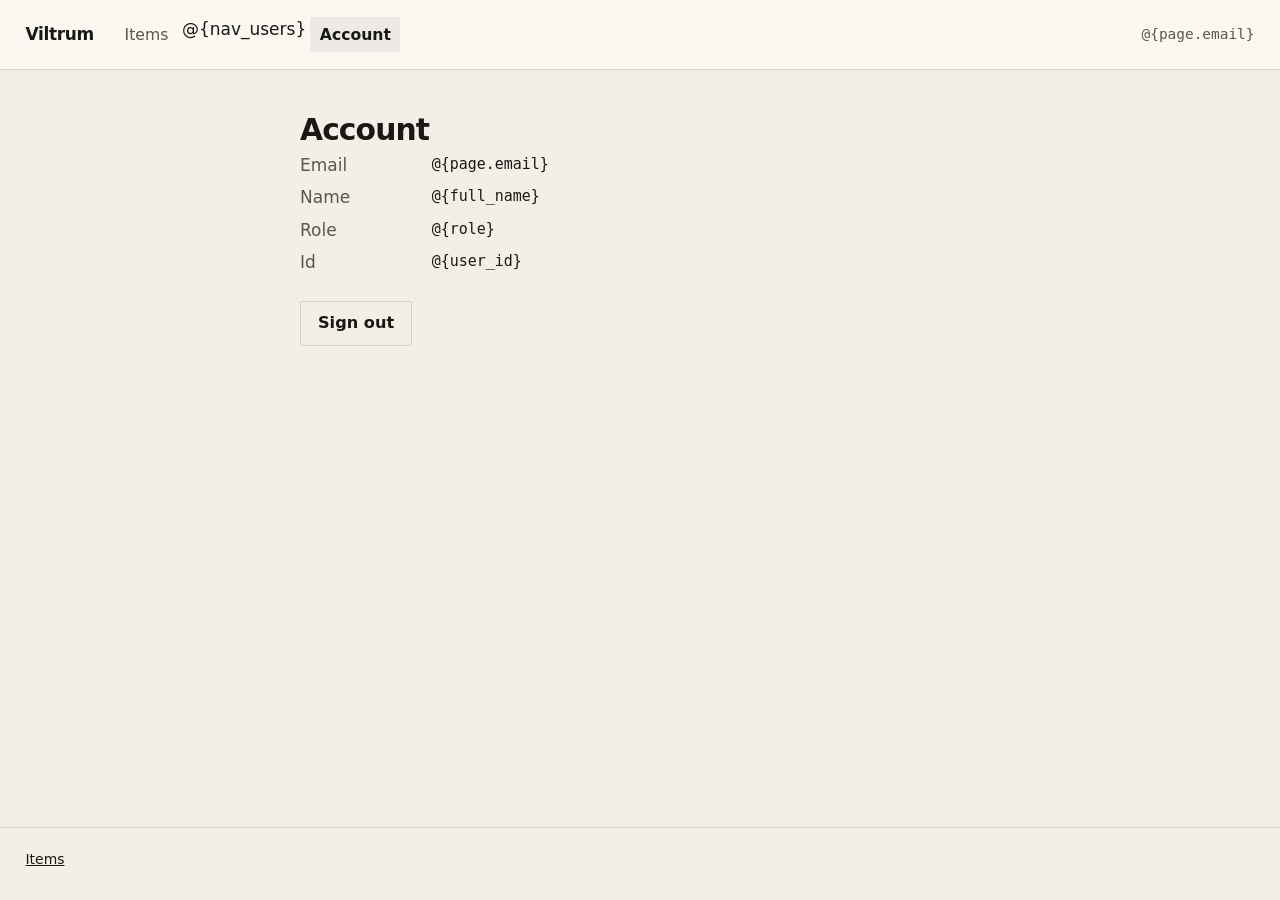
==== templates/account.html @ 5ee668ce "refactor: clean layered layout with SSR $tmpl views Split models/store/auth/respond/views and web vs" ====
<!DOCTYPE html>
<html lang="en">
<head>
  <meta charset="utf-8" />
  <meta name="viewport" content="width=device-width, initial-scale=1" />
  <title>@{page.title} · Viltrum</title>
  <link rel="stylesheet" href="/static/style.css" />
</head>
<body>
  <div class="shell">
    <header class="top">
      <a class="mark" href="/items">Viltrum</a>
      <nav class="nav">
        <a class="nav-link" href="/items">Items</a>
        @{nav_users}
        <a class="nav-link is-active" href="/account">Account</a>
      </nav>
      <span class="top-end">@{page.email}</span>
    </header>
    <main class="main">
      <h1>Account</h1>
      <dl class="meta">
        <dt>Email</dt><dd>@{page.email}</dd>
        <dt>Name</dt><dd>@{full_name}</dd>
        <dt>Role</dt><dd>@{role}</dd>
        <dt>Id</dt><dd>@{user_id}</dd>
      </dl>
      <form method="post" action="/logout">
        <button type="submit" class="btn btn-quiet">Sign out</button>
      </form>
    </main>
    <footer class="foot">
      <p><a href="/items">Items</a></p>
    </footer>
  </div>
</body>
</html>
---- static/style.css ----
/* System stack. Warm ink on bone — no stock SaaS kit. */
:root {
  --bg: #f4efe6;
  --ink: #1a1814;
  --muted: #5c564c;
  --line: #d9d0c2;
  --surface: #fbf8f2;
  --accent: #8b3a2a;
  --accent-ink: #fbf8f2;
  --danger: #7a1f1f;
  --font: ui-sans-serif, system-ui, -apple-system, "Segoe UI", sans-serif;
  --mono: ui-monospace, "Cascadia Code", "SF Mono", Menlo, monospace;
  --max: 40rem;
  --radius: 2px;
}

*,
*::before,
*::after {
  box-sizing: border-box;
}

html {
  font-size: 17px;
}

body {
  margin: 0;
  min-height: 100vh;
  font-family: var(--font);
  color: var(--ink);
  background: var(--bg);
  line-height: 1.5;
}

.shell {
  min-height: 100vh;
  display: flex;
  flex-direction: column;
}

.top {
  display: flex;
  align-items: center;
  gap: 1.25rem;
  padding: 1rem 1.5rem;
  border-bottom: 1px solid var(--line);
  background: var(--surface);
}

.mark {
  font-weight: 650;
  letter-spacing: -0.02em;
  color: var(--ink);
  text-decoration: none;
}

.nav {
  display: flex;
  gap: 0.25rem;
  flex: 1;
}

.nav-link {
  color: var(--muted);
  text-decoration: none;
  font-size: 0.92rem;
  padding: 0.35rem 0.55rem;
  border-radius: var(--radius);
}

.nav-link:hover {
  color: var(--ink);
}

.nav-link.is-active {
  color: var(--ink);
  font-weight: 600;
  background: color-mix(in srgb, var(--ink) 6%, transparent);
}

.top-end {
  font-size: 0.85rem;
  color: var(--muted);
  font-family: var(--mono);
}

.main {
  flex: 1;
  width: min(100% - 2rem, var(--max));
  margin: 0 auto;
  padding: 2.5rem 0 3rem;
}

.main.narrow {
  max-width: 24rem;
}

h1 {
  margin: 0 0 0.35rem;
  font-size: 1.75rem;
  font-weight: 650;
  letter-spacing: -0.03em;
  line-height: 1.15;
}

.lead {
  margin: 0 0 1.5rem;
  color: var(--muted);
}

.lead code,
.foot code {
  font-family: var(--mono);
  font-size: 0.85em;
}

.row {
  display: flex;
  align-items: center;
  justify-content: space-between;
  margin-bottom: 1rem;
}

.form {
  display: flex;
  flex-direction: column;
  gap: 0.85rem;
}

.form label {
  display: flex;
  flex-direction: column;
  gap: 0.3rem;
}

.form label span {
  font-size: 0.8rem;
  color: var(--muted);
}

input,
textarea {
  font: inherit;
  color: var(--ink);
  background: var(--surface);
  border: 1px solid var(--line);
  border-radius: var(--radius);
  padding: 0.55rem 0.65rem;
  width: 100%;
}

input:focus,
textarea:focus,
button:focus-visible {
  outline: 2px solid var(--ink);
  outline-offset: 2px;
}

textarea {
  resize: vertical;
  min-height: 3.5rem;
}

.btn {
  appearance: none;
  border: 0;
  font: inherit;
  font-weight: 600;
  font-size: 0.95rem;
  padding: 0.55rem 1rem;
  border-radius: var(--radius);
  background: var(--accent);
  color: var(--accent-ink);
  cursor: pointer;
  align-self: flex-start;
}

.btn:hover {
  filter: brightness(1.05);
}

.btn-quiet {
  background: transparent;
  color: var(--ink);
  border: 1px solid var(--line);
}

.btn-quiet:hover {
  filter: none;
  background: color-mix(in srgb, var(--ink) 5%, transparent);
}

.btn-danger {
  background: transparent;
  color: var(--danger);
  border: 1px solid color-mix(in srgb, var(--danger) 35%, var(--line));
  font-weight: 500;
  font-size: 0.85rem;
  padding: 0.3rem 0.55rem;
}

.btn-danger:hover {
  filter: none;
  background: color-mix(in srgb, var(--danger) 8%, transparent);
}

.card {
  padding: 1rem;
  margin-bottom: 1.25rem;
  background: var(--surface);
  border: 1px solid var(--line);
}

.list {
  list-style: none;
  margin: 0;
  padding: 0;
}

.list li {
  display: grid;
  grid-template-columns: 1fr auto;
  gap: 0.35rem 1rem;
  padding: 0.85rem 0;
  border-bottom: 1px solid var(--line);
}

.list li:last-child {
  border-bottom: 0;
}

.list .title {
  font-weight: 600;
}

.list .desc {
  grid-column: 1 / -1;
  color: var(--muted);
  font-size: 0.92rem;
  margin: 0;
}

.tag {
  font-family: var(--mono);
  font-size: 0.75rem;
  color: var(--muted);
}

.inline {
  margin: 0;
}

.flash {
  color: var(--danger);
  font-size: 0.95rem;
  margin: 0 0 1rem;
}

.meta {
  margin: 0 0 1.5rem;
  display: grid;
  grid-template-columns: 7rem 1fr;
  gap: 0.4rem 0.75rem;
}

.meta dt {
  color: var(--muted);
  margin: 0;
}

.meta dd {
  margin: 0;
  font-family: var(--mono);
  font-size: 0.88rem;
}

.foot {
  padding: 1.25rem 1.5rem 1.75rem;
  border-top: 1px solid var(--line);
  color: var(--muted);
  font-size: 0.82rem;
}

.foot p {
  margin: 0;
  max-width: 48rem;
}

.foot a {
  color: var(--ink);
}

@media (max-width: 520px) {
  .top {
    flex-wrap: wrap;
  }

  .nav {
    order: 3;
    width: 100%;
  }

  .list li {
    grid-template-columns: 1fr;
  }
}
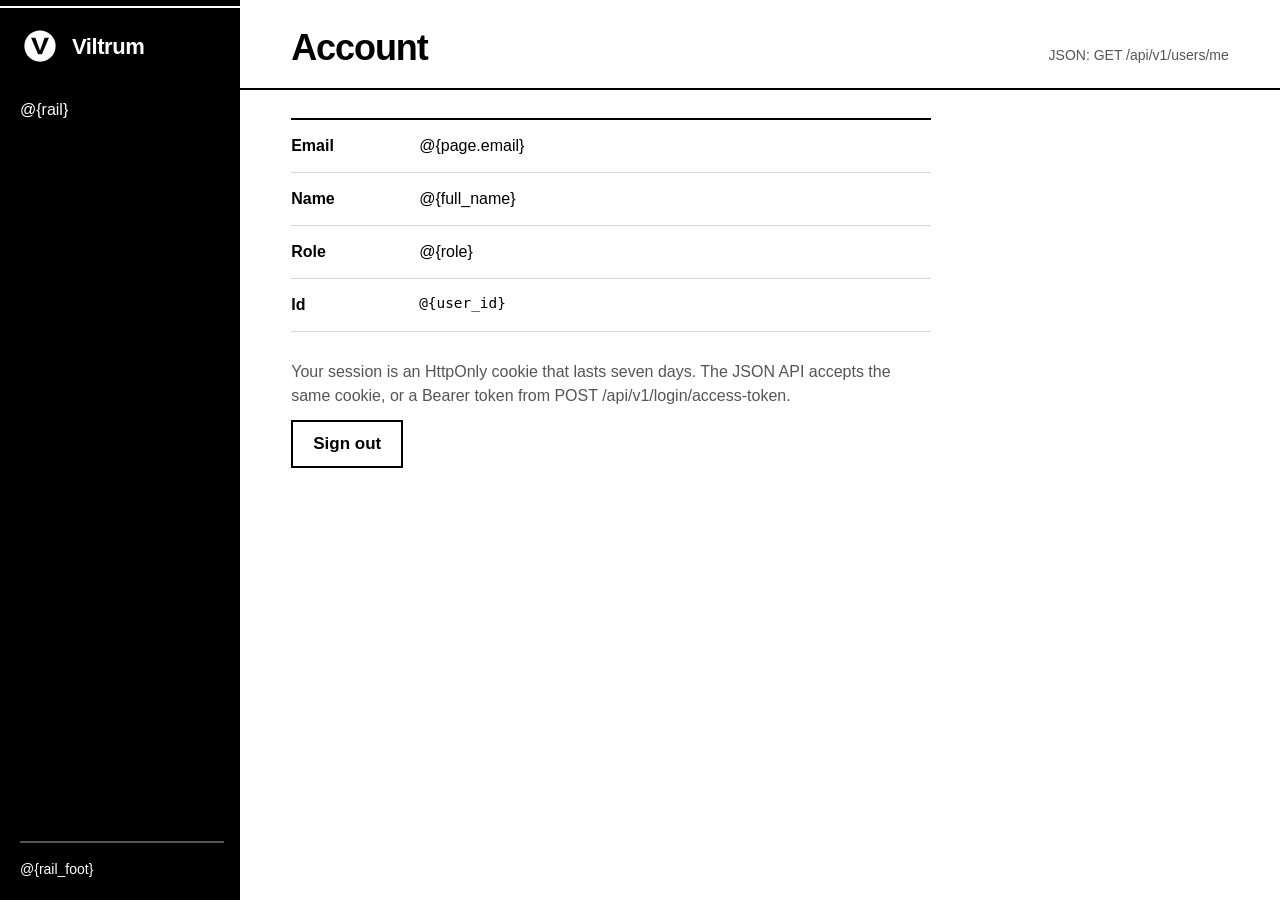
==== commit 68074a8e: "feat: Viltrum landing page and a black-and-white admin dashboard - `/` is now a landing page for Vil" ====
--- a/templates/account.html
+++ b/templates/account.html
@@ -3,35 +3,33 @@
 <head>
   <meta charset="utf-8" />
   <meta name="viewport" content="width=device-width, initial-scale=1" />
-  <title>@{page.title} · Viltrum</title>
+  <title>@{page.title} · Viltrum dashboard</title>
+  <link rel="icon" href="/static/logo.svg" type="image/svg+xml" />
   <link rel="stylesheet" href="/static/style.css" />
 </head>
-<body>
-  <div class="shell">
-    <header class="top">
-      <a class="mark" href="/items">Viltrum</a>
-      <nav class="nav">
-        <a class="nav-link" href="/items">Items</a>
-        @{nav_users}
-        <a class="nav-link is-active" href="/account">Account</a>
-      </nav>
-      <span class="top-end">@{page.email}</span>
+<body class="app">
+  <aside class="rail">
+    <a class="brand" href="/"><img src="/static/logo.svg" alt="" width="40" height="40" />Viltrum</a>
+    <nav class="rail-nav" aria-label="Dashboard">@{rail}</nav>
+    <div class="rail-foot">@{rail_foot}</div>
+  </aside>
+  <div class="work">
+    <header class="bar">
+      <h1>Account</h1>
+      <span class="api">JSON: GET /api/v1/users/me</span>
     </header>
-    <main class="main">
-      <h1>Account</h1>
+    <main class="pane">
       <dl class="meta">
         <dt>Email</dt><dd>@{page.email}</dd>
         <dt>Name</dt><dd>@{full_name}</dd>
         <dt>Role</dt><dd>@{role}</dd>
-        <dt>Id</dt><dd>@{user_id}</dd>
+        <dt>Id</dt><dd class="mono">@{user_id}</dd>
       </dl>
-      <form method="post" action="/logout">
-        <button type="submit" class="btn btn-quiet">Sign out</button>
-      </form>
+      <div class="hint">
+        <p>Your session is an HttpOnly cookie that lasts seven days. The JSON API accepts the same cookie, or a Bearer token from POST /api/v1/login/access-token.</p>
+        <form method="post" action="/logout"><button type="submit" class="plate plate-quiet">Sign out</button></form>
+      </div>
     </main>
-    <footer class="foot">
-      <p><a href="/items">Items</a></p>
-    </footer>
   </div>
 </body>
 </html>
--- a/static/style.css
+++ b/static/style.css
@@ -1,17 +1,16 @@
-/* System stack. Warm ink on bone — no stock SaaS kit. */
+/* Viltrum signage: the logo's black and white, square corners, solid rules. */
 :root {
-  --bg: #f4efe6;
-  --ink: #1a1814;
-  --muted: #5c564c;
-  --line: #d9d0c2;
-  --surface: #fbf8f2;
-  --accent: #8b3a2a;
-  --accent-ink: #fbf8f2;
-  --danger: #7a1f1f;
-  --font: ui-sans-serif, system-ui, -apple-system, "Segoe UI", sans-serif;
-  --mono: ui-monospace, "Cascadia Code", "SF Mono", Menlo, monospace;
-  --max: 40rem;
-  --radius: 2px;
+  --ink: #000;
+  --paper: #fff;
+  --mute: #555;
+  --mute-dark: #a3a3a3;
+  --hair: #d6d6d6;
+  --wash: #f2f2f2;
+  --sans: "Helvetica Neue", Helvetica, "Nimbus Sans", Arial, sans-serif;
+  --mono: ui-monospace, "SF Mono", "Cascadia Mono", Menlo, Consolas, monospace;
+  --gutter: clamp(1rem, 4vw, 4rem);
+  --rail: 15rem;
+  color-scheme: light;
 }
 
 *,
@@ -21,287 +20,1110 @@
 }
 
 html {
-  font-size: 17px;
+  font-size: 16px;
+  -webkit-text-size-adjust: 100%;
 }
 
 body {
   margin: 0;
-  min-height: 100vh;
-  font-family: var(--font);
+  font-family: var(--sans);
   color: var(--ink);
-  background: var(--bg);
+  background: var(--paper);
   line-height: 1.5;
 }
 
-.shell {
-  min-height: 100vh;
-  display: flex;
-  flex-direction: column;
-}
-
-.top {
-  display: flex;
+::selection {
+  background: var(--ink);
+  color: var(--paper);
+}
+
+a {
+  color: inherit;
+  text-underline-offset: 0.2em;
+  text-decoration-thickness: 1px;
+}
+
+a:hover {
+  text-decoration-thickness: 2px;
+}
+
+:focus-visible {
+  outline: 3px solid var(--ink);
+  outline-offset: 2px;
+}
+
+code,
+.mono {
+  font-family: var(--mono);
+  font-size: 0.9em;
+  font-variant-numeric: tabular-nums;
+}
+
+h1,
+h2,
+h3 {
+  margin: 0;
+  font-weight: 700;
+  letter-spacing: -0.02em;
+  line-height: 1.1;
+  text-wrap: balance;
+}
+
+p {
+  margin: 0;
+}
+
+[hidden] {
+  display: none !important;
+}
+
+.sr-only {
+  position: absolute;
+  width: 1px;
+  height: 1px;
+  overflow: hidden;
+  clip-path: inset(50%);
+  white-space: nowrap;
+}
+
+/* ---- Shared parts ---------------------------------------------------- */
+
+.brand {
+  display: inline-flex;
   align-items: center;
-  gap: 1.25rem;
-  padding: 1rem 1.5rem;
-  border-bottom: 1px solid var(--line);
-  background: var(--surface);
-}
-
-.mark {
-  font-weight: 650;
+  gap: 0.75rem;
+  font-weight: 700;
+  font-size: 1.375rem;
   letter-spacing: -0.02em;
+  text-decoration: none;
+  color: var(--paper);
+}
+
+.brand img {
+  width: 2.5rem;
+  height: 2.5rem;
+  display: block;
+}
+
+/* A plate is a sign: square, solid, one action. */
+.plate {
+  appearance: none;
+  display: inline-flex;
+  align-items: center;
+  gap: 0.75rem;
+  min-height: 3rem;
+  padding: 0 1.25rem;
+  border: 2px solid var(--ink);
+  border-radius: 0;
+  background: var(--ink);
+  color: var(--paper);
+  font: inherit;
+  font-weight: 700;
+  font-size: 1.0625rem;
+  text-decoration: none;
+  cursor: pointer;
+  transition: background-color 120ms ease-out, color 120ms ease-out;
+}
+
+.plate svg {
+  width: 1.25rem;
+  height: 1.25rem;
+  flex: none;
+  transition: transform 160ms cubic-bezier(0.16, 1, 0.3, 1);
+}
+
+.plate:hover {
+  background: var(--paper);
   color: var(--ink);
-  text-decoration: none;
-}
-
-.nav {
-  display: flex;
-  gap: 0.25rem;
-  flex: 1;
-}
-
-.nav-link {
-  color: var(--muted);
-  text-decoration: none;
-  font-size: 0.92rem;
-  padding: 0.35rem 0.55rem;
-  border-radius: var(--radius);
-}
-
-.nav-link:hover {
+}
+
+.plate:hover svg {
+  transform: translateX(3px);
+}
+
+.plate:disabled {
+  cursor: progress;
+  background: var(--wash);
+  color: var(--mute);
+  border-color: var(--hair);
+}
+
+.plate-quiet {
+  background: var(--paper);
   color: var(--ink);
 }
 
-.nav-link.is-active {
+.plate-quiet:hover {
+  background: var(--ink);
+  color: var(--paper);
+}
+
+/* On black the plate inverts. */
+.band .plate,
+.rail .plate {
+  background: var(--paper);
   color: var(--ink);
-  font-weight: 600;
-  background: color-mix(in srgb, var(--ink) 6%, transparent);
-}
-
-.top-end {
-  font-size: 0.85rem;
-  color: var(--muted);
-  font-family: var(--mono);
-}
-
-.main {
-  flex: 1;
-  width: min(100% - 2rem, var(--max));
-  margin: 0 auto;
-  padding: 2.5rem 0 3rem;
-}
-
-.main.narrow {
-  max-width: 24rem;
-}
-
-h1 {
-  margin: 0 0 0.35rem;
-  font-size: 1.75rem;
-  font-weight: 650;
-  letter-spacing: -0.03em;
-  line-height: 1.15;
-}
-
-.lead {
-  margin: 0 0 1.5rem;
-  color: var(--muted);
-}
-
-.lead code,
-.foot code {
-  font-family: var(--mono);
-  font-size: 0.85em;
-}
-
-.row {
-  display: flex;
-  align-items: center;
-  justify-content: space-between;
-  margin-bottom: 1rem;
-}
-
-.form {
-  display: flex;
-  flex-direction: column;
-  gap: 0.85rem;
-}
-
-.form label {
-  display: flex;
-  flex-direction: column;
-  gap: 0.3rem;
-}
-
-.form label span {
-  font-size: 0.8rem;
-  color: var(--muted);
+  border-color: var(--paper);
+}
+
+.band .plate:hover,
+.rail .plate:hover {
+  background: var(--ink);
+  color: var(--paper);
+}
+
+.band :focus-visible,
+.rail :focus-visible,
+.strip :focus-visible,
+.foot :focus-visible {
+  outline-color: var(--paper);
 }
 
 input,
 textarea {
   font: inherit;
   color: var(--ink);
-  background: var(--surface);
-  border: 1px solid var(--line);
-  border-radius: var(--radius);
-  padding: 0.55rem 0.65rem;
+  background: var(--paper);
+  border: 2px solid var(--ink);
+  border-radius: 0;
+  padding: 0 0.75rem;
+  min-height: 3rem;
   width: 100%;
 }
 
-input:focus,
-textarea:focus,
-button:focus-visible {
-  outline: 2px solid var(--ink);
-  outline-offset: 2px;
-}
-
 textarea {
+  padding-block: 0.65rem;
   resize: vertical;
-  min-height: 3.5rem;
-}
-
-.btn {
+}
+
+input::placeholder,
+textarea::placeholder {
+  color: var(--mute);
+}
+
+input:focus-visible,
+textarea:focus-visible {
+  outline-offset: 0;
+}
+
+.field {
+  display: grid;
+  gap: 0.375rem;
+}
+
+.field > span {
+  font-size: 0.875rem;
+  font-weight: 700;
+}
+
+/* ---- Landing ---------------------------------------------------------- */
+
+.band {
+  display: flex;
+  align-items: center;
+  gap: 2rem;
+  padding: 0 var(--gutter);
+  min-height: 6.5rem;
+  background: var(--ink);
+  color: var(--paper);
+  border-top: 6px solid var(--ink);
+  box-shadow: inset 0 2px 0 var(--paper);
+}
+
+.band .brand {
+  font-size: 2rem;
+  gap: 1rem;
+}
+
+.band .brand img {
+  width: 3.5rem;
+  height: 3.5rem;
+}
+
+.band-nav {
+  display: flex;
+  gap: 1.75rem;
+  margin-left: auto;
+  font-weight: 700;
+}
+
+.band-nav a {
+  text-decoration: none;
+}
+
+.band-nav a:hover {
+  text-decoration: underline;
+}
+
+.first {
+  min-height: calc(100svh - 6.5rem);
+  display: grid;
+  grid-template-columns: minmax(0, 1fr);
+  grid-template-rows: 1fr auto auto;
+}
+
+.hero {
+  padding: clamp(2rem, 4vh, 4.5rem) var(--gutter) clamp(1.5rem, 3vh, 3rem);
+  display: grid;
+  grid-template-columns: minmax(0, 1fr);
+  align-content: center;
+  gap: 1.5rem;
+}
+
+.hero h1 {
+  font-size: clamp(2.75rem, 7vw, 5.25rem);
+  letter-spacing: -0.04em;
+  line-height: 0.95;
+  font-weight: 800;
+}
+
+.lede {
+  font-size: clamp(1.125rem, 1.6vw, 1.375rem);
+  max-width: 44rem;
+  line-height: 1.45;
+}
+
+.actions {
+  display: flex;
+  flex-wrap: wrap;
+  align-items: stretch;
+  gap: 1rem;
+}
+
+.actions form {
+  margin: 0;
+}
+
+.clone {
+  display: inline-flex;
+  min-width: 0;
+  align-items: stretch;
+  border: 2px solid var(--ink);
+  min-height: 3rem;
+  max-width: 100%;
+}
+
+.clone code {
+  display: flex;
+  align-items: center;
+  padding: 0 1rem;
+  white-space: nowrap;
+  overflow-x: auto;
+  font-size: 0.875rem;
+}
+
+.clone button {
   appearance: none;
   border: 0;
+  border-left: 2px solid var(--ink);
+  border-radius: 0;
+  background: var(--paper);
+  color: var(--ink);
   font: inherit;
-  font-weight: 600;
-  font-size: 0.95rem;
-  padding: 0.55rem 1rem;
-  border-radius: var(--radius);
-  background: var(--accent);
-  color: var(--accent-ink);
+  font-weight: 700;
+  padding: 0 1rem;
   cursor: pointer;
-  align-self: flex-start;
-}
-
-.btn:hover {
-  filter: brightness(1.05);
-}
-
-.btn-quiet {
-  background: transparent;
-  color: var(--ink);
-  border: 1px solid var(--line);
-}
-
-.btn-quiet:hover {
-  filter: none;
-  background: color-mix(in srgb, var(--ink) 5%, transparent);
-}
-
-.btn-danger {
-  background: transparent;
-  color: var(--danger);
-  border: 1px solid color-mix(in srgb, var(--danger) 35%, var(--line));
-  font-weight: 500;
-  font-size: 0.85rem;
-  padding: 0.3rem 0.55rem;
-}
-
-.btn-danger:hover {
-  filter: none;
-  background: color-mix(in srgb, var(--danger) 8%, transparent);
-}
-
-.card {
-  padding: 1rem;
-  margin-bottom: 1.25rem;
-  background: var(--surface);
-  border: 1px solid var(--line);
-}
-
-.list {
-  list-style: none;
+}
+
+.clone button:hover {
+  background: var(--ink);
+  color: var(--paper);
+}
+
+.note {
+  color: var(--mute);
+  font-size: 0.9375rem;
+}
+
+/* The line: a request's trip, five stops on one black rule. */
+.route {
+  padding: 0 var(--gutter) clamp(1.75rem, 4vh, 2.75rem);
+}
+
+.route-head {
+  display: flex;
+  flex-wrap: wrap;
+  align-items: center;
+  gap: 1rem 1.5rem;
+  margin-bottom: 1.75rem;
+}
+
+.route-head h2 {
+  display: flex;
+  align-items: center;
+  gap: 0.75rem;
+  font-size: 1.25rem;
+}
+
+.route-head h2 img {
+  width: 2rem;
+  height: 2rem;
+}
+
+.line output {
+  min-height: 1.5rem;
+  margin-top: 0.5rem;
+  font-family: var(--mono);
+  font-size: 0.9375rem;
+  font-weight: 700;
+  font-variant-numeric: tabular-nums;
+}
+
+
+.line {
+  --stops: 5;
+  position: relative;
+  display: grid;
+  grid-template-columns: repeat(var(--stops), 1fr);
   margin: 0;
   padding: 0;
-}
-
-.list li {
-  display: grid;
-  grid-template-columns: 1fr auto;
-  gap: 0.35rem 1rem;
-  padding: 0.85rem 0;
-  border-bottom: 1px solid var(--line);
-}
-
-.list li:last-child {
+  list-style: none;
+}
+
+.line::before {
+  content: "";
+  position: absolute;
+  left: 0;
+  right: 0;
+  top: 0.875rem;
+  height: 6px;
+  background: var(--ink);
+}
+
+.line li {
+  position: relative;
+  display: grid;
+  align-content: start;
+  gap: 0.25rem;
+  padding-right: 1.5rem;
+}
+
+.stop {
+  width: 2.25rem;
+  height: 2.25rem;
+  border-radius: 50%;
+  border: 6px solid var(--ink);
+  background: var(--paper);
+  margin-bottom: 0.75rem;
+  position: relative;
+  z-index: 1;
+}
+
+.line b {
+  font-size: 1.5rem;
+  letter-spacing: -0.02em;
+  line-height: 1.1;
+}
+
+.line li > b + span {
+  color: var(--mute);
+  font-size: 0.9375rem;
+  line-height: 1.4;
+}
+
+.line .rider {
+  position: absolute;
+  top: 0.125rem;
+  left: 0;
+  right: 0;
+  height: 2rem;
+  padding: 0;
+  opacity: 0;
+  pointer-events: none;
+  z-index: 2;
+}
+
+.line .rider::before,
+.line .rider::after {
+  content: "";
+  position: absolute;
+  top: 0;
+  left: 0.125rem;
+  width: 2rem;
+  height: 2rem;
+  border-radius: 50%;
+  background: var(--ink);
+}
+
+.line .rider::after {
+  top: 0.5rem;
+  left: 0.625rem;
+  width: 1rem;
+  height: 1rem;
+  background: var(--paper);
+}
+
+/* 900ms over four gaps: the rider reaches stop i at i * 225ms, when it lights. */
+.line.go .rider {
+  animation: ride 900ms linear forwards;
+}
+
+.line.go .stop {
+  animation: lit 1ms linear forwards;
+  animation-delay: calc(var(--i) * 225ms);
+}
+
+@keyframes ride {
+  0% { opacity: 1; transform: translateX(0); }
+  100% { opacity: 1; transform: translateX(calc(100% * (var(--stops) - 1) / var(--stops))); }
+}
+
+@keyframes lit {
+  to { background: var(--ink); }
+}
+
+/* The departure strip: live facts, read from this process. */
+.strip {
+  display: flex;
+  flex-wrap: wrap;
+  gap: 0.5rem 2.25rem;
+  align-items: center;
+  padding: 1rem var(--gutter);
+  background: var(--ink);
+  color: var(--paper);
+  font-size: 1.25rem;
+}
+
+.strip span {
+  color: var(--mute-dark);
+}
+
+.strip span b {
+  color: var(--paper);
+  font-family: var(--mono);
+  font-weight: 700;
+  font-variant-numeric: tabular-nums;
+}
+
+/* Below the fold the line keeps running down the left edge. */
+.stops {
+  margin: 0 var(--gutter);
+  border-left: 6px solid var(--ink);
+}
+
+.section {
+  --top: clamp(3rem, 8vh, 5.5rem);
+  position: relative;
+  padding: var(--top) 0 clamp(2.5rem, 6vh, 4rem) clamp(1.5rem, 4vw, 3.5rem);
+  display: grid;
+  grid-template-columns: minmax(0, 22rem) minmax(0, 1fr);
+  gap: 1.5rem clamp(2rem, 5vw, 5rem);
+  border-bottom: 2px solid var(--ink);
+}
+
+.section:last-child {
   border-bottom: 0;
 }
 
-.list .title {
-  font-weight: 600;
-}
-
-.list .desc {
-  grid-column: 1 / -1;
-  color: var(--muted);
-  font-size: 0.92rem;
+.section::before {
+  content: "";
+  position: absolute;
+  left: calc(-1.125rem - 3px);
+  top: calc(var(--top) - 0.125rem);
+  width: 2.25rem;
+  height: 2.25rem;
+  border-radius: 50%;
+  border: 6px solid var(--ink);
+  background: var(--paper);
+}
+
+.section h2 {
+  font-size: clamp(1.875rem, 3.4vw, 3rem);
+  letter-spacing: -0.035em;
+}
+
+.section-text {
+  display: grid;
+  gap: 1rem;
+  align-content: start;
+  max-width: 34rem;
+}
+
+.section-text p {
+  color: var(--mute);
+}
+
+.section-text p strong {
+  color: var(--ink);
+}
+
+pre {
   margin: 0;
+  align-self: start;
+  min-width: 0;
+  padding: 1.5rem;
+  background: var(--ink);
+  color: var(--paper);
+  overflow-x: auto;
+  font-family: var(--mono);
+  font-size: 0.9375rem;
+  line-height: 1.6;
+  tab-size: 4;
+}
+
+pre ::selection,
+pre::selection {
+  background: var(--paper);
+  color: var(--ink);
+}
+
+.spec {
+  margin: 0;
+  display: grid;
+  grid-template-columns: minmax(7.5rem, max-content) 1fr;
+  border-top: 2px solid var(--ink);
+}
+
+.spec dt,
+.spec dd {
+  margin: 0;
+  padding: 0.875rem 0;
+  border-bottom: 1px solid var(--hair);
+}
+
+.spec dt {
+  font-weight: 700;
+  padding-right: 1.5rem;
+}
+
+.spec dd {
+  color: var(--mute);
+}
+
+.spec dd code {
+  color: var(--ink);
+}
+
+.foot {
+  display: flex;
+  flex-wrap: wrap;
+  gap: 1rem 2rem;
+  align-items: center;
+  padding: 1.75rem var(--gutter);
+  background: var(--ink);
+  color: var(--mute-dark);
+  font-size: 0.9375rem;
+}
+
+.foot a {
+  color: var(--paper);
+}
+
+.foot .brand {
+  font-size: 1.125rem;
+}
+
+.foot .brand img {
+  width: 2rem;
+  height: 2rem;
+}
+
+/* ---- Dashboard ------------------------------------------------------- */
+
+.app {
+  display: grid;
+  grid-template-columns: var(--rail) minmax(0, 1fr);
+  min-height: 100vh;
+}
+
+.rail {
+  position: sticky;
+  top: 0;
+  height: 100vh;
+  display: flex;
+  flex-direction: column;
+  gap: 2rem;
+  padding: 1.25rem 1rem 1.25rem 1.25rem;
+  background: var(--ink);
+  color: var(--paper);
+  border-top: 6px solid var(--ink);
+  box-shadow: inset 0 2px 0 var(--paper);
+}
+
+.rail-nav {
+  display: grid;
+  gap: 0.25rem;
+}
+
+.rail-link {
+  display: flex;
+  align-items: center;
+  gap: 0.75rem;
+  min-height: 2.75rem;
+  padding: 0 0.5rem;
+  font-weight: 700;
+  font-size: 1.0625rem;
+  text-decoration: none;
+  color: var(--mute-dark);
+}
+
+.rail-link .disc {
+  width: 1rem;
+  height: 1rem;
+  border-radius: 50%;
+  border: 3px solid currentColor;
+  flex: none;
+}
+
+a.rail-link:hover {
+  color: var(--paper);
+}
+
+.rail-link[aria-current="page"] {
+  color: var(--paper);
+}
+
+.rail-link[aria-current="page"] .disc {
+  background: var(--paper);
+  border-color: var(--paper);
+}
+
+.rail-link.is-locked {
+  color: var(--mute-dark);
+  cursor: not-allowed;
+}
+
+.disc {
+  position: relative;
+}
+
+/* A barred disc: the stop exists, the line is closed. */
+.is-locked .disc::after,
+.closed .disc::after {
+  content: "";
+  position: absolute;
+  left: 50%;
+  top: 50%;
+  width: 150%;
+  height: 3px;
+  background: currentColor;
+  transform: translate(-50%, -50%) rotate(-45deg);
+}
+
+.rail-foot {
+  margin-top: auto;
+  display: grid;
+  gap: 0.75rem;
+  padding-top: 1rem;
+  border-top: 2px solid var(--mute);
+  font-size: 0.875rem;
+}
+
+.rail-foot .who {
+  color: var(--mute-dark);
+  overflow-wrap: anywhere;
+}
+
+.rail-foot form {
+  margin: 0;
+}
+
+.rail-foot .plate {
+  min-height: 2.5rem;
+  width: 100%;
+  justify-content: center;
+  font-size: 0.9375rem;
+}
+
+.rail-foot a {
+  color: var(--mute-dark);
+}
+
+.work {
+  min-width: 0;
+  display: flex;
+  flex-direction: column;
+}
+
+.bar {
+  display: flex;
+  flex-wrap: wrap;
+  align-items: baseline;
+  gap: 0.5rem 1rem;
+  padding: 1.75rem var(--gutter) 1.25rem;
+  border-bottom: 2px solid var(--ink);
+}
+
+.bar h1 {
+  font-size: 2.25rem;
+  letter-spacing: -0.03em;
+}
+
+.bar .count {
+  font-family: var(--mono);
+  font-size: 0.9375rem;
+  color: var(--mute);
+}
+
+.bar .api {
+  margin-left: auto;
+  font-size: 0.875rem;
+  color: var(--mute);
+}
+
+.pane {
+  flex: 1;
+  padding: 1.75rem var(--gutter) 3rem;
+  display: grid;
+  gap: 1.75rem;
+  align-content: start;
+}
+
+.flash {
+  display: flex;
+  align-items: center;
+  min-height: 2.75rem;
+  padding: 0.5rem 1rem;
+  background: var(--ink);
+  color: var(--paper);
+  font-weight: 700;
+}
+
+.flash:empty {
+  display: none;
+}
+
+.composer {
+  display: grid;
+  grid-template-columns: minmax(10rem, 1fr) minmax(12rem, 2fr) auto;
+  gap: 0.75rem;
+  align-items: end;
+  padding-top: 1.25rem;
+  border-top: 2px solid var(--ink);
+}
+
+.composer .plate {
+  justify-content: center;
+}
+
+.table-wrap {
+  overflow-x: auto;
+}
+
+table {
+  width: 100%;
+  border-collapse: collapse;
+  font-variant-numeric: tabular-nums;
+}
+
+th,
+td {
+  text-align: left;
+  vertical-align: top;
+  padding: 0.875rem 1rem 0.875rem 0;
+  border-bottom: 1px solid var(--hair);
+}
+
+th {
+  font-size: 0.8125rem;
+  font-weight: 700;
+  letter-spacing: 0.02em;
+  text-transform: uppercase;
+  border-top: 2px solid var(--ink);
+  border-bottom: 2px solid var(--ink);
+  white-space: nowrap;
+}
+
+td.num {
+  font-family: var(--mono);
+  font-size: 0.875rem;
+  width: 4rem;
+}
+
+td.strong {
+  font-weight: 700;
+}
+
+td.desc {
+  color: var(--mute);
+  overflow-wrap: anywhere;
+}
+
+td.act {
+  width: 1%;
+  padding-right: 0;
+  text-align: right;
+}
+
+td.act form {
+  margin: 0;
+}
+
+.row-btn {
+  appearance: none;
+  min-height: 2.25rem;
+  padding: 0 0.875rem;
+  border: 2px solid var(--ink);
+  border-radius: 0;
+  background: var(--paper);
+  color: var(--ink);
+  font: inherit;
+  font-size: 0.875rem;
+  font-weight: 700;
+  cursor: pointer;
+}
+
+.row-btn:hover {
+  background: var(--ink);
+  color: var(--paper);
+}
+
+td.empty {
+  padding: 2.5rem 0;
+  color: var(--mute);
 }
 
 .tag {
-  font-family: var(--mono);
-  font-size: 0.75rem;
-  color: var(--muted);
-}
-
-.inline {
+  display: inline-block;
+  padding: 0 0.5rem;
+  border: 2px solid var(--ink);
+  font-size: 0.8125rem;
+  font-weight: 700;
+}
+
+.tag.is-solid {
+  background: var(--ink);
+  color: var(--paper);
+}
+
+.meta {
   margin: 0;
-}
-
-.flash {
-  color: var(--danger);
-  font-size: 0.95rem;
-  margin: 0 0 1rem;
-}
-
-.meta {
-  margin: 0 0 1.5rem;
-  display: grid;
-  grid-template-columns: 7rem 1fr;
-  gap: 0.4rem 0.75rem;
-}
-
-.meta dt {
-  color: var(--muted);
-  margin: 0;
-}
-
+  display: grid;
+  grid-template-columns: 8rem 1fr;
+  max-width: 40rem;
+  border-top: 2px solid var(--ink);
+}
+
+.meta dt,
 .meta dd {
   margin: 0;
-  font-family: var(--mono);
-  font-size: 0.88rem;
-}
-
-.foot {
-  padding: 1.25rem 1.5rem 1.75rem;
-  border-top: 1px solid var(--line);
-  color: var(--muted);
-  font-size: 0.82rem;
-}
-
-.foot p {
-  margin: 0;
-  max-width: 48rem;
-}
-
-.foot a {
+  padding: 0.875rem 0;
+  border-bottom: 1px solid var(--hair);
+}
+
+.meta dt {
+  font-weight: 700;
+}
+
+.meta dd {
+  overflow-wrap: anywhere;
+}
+
+.hint {
+  max-width: 40rem;
+  display: grid;
+  gap: 0.75rem;
+}
+
+.hint p {
+  color: var(--mute);
+}
+
+/* Sign in: the dashboard, locked. */
+.signin {
+  display: grid;
+  grid-template-columns: minmax(0, 24rem) minmax(0, 1fr);
+  gap: 2rem clamp(2rem, 6vw, 6rem);
+  align-items: start;
+}
+
+.signin form {
+  display: grid;
+  gap: 1rem;
+}
+
+.signin .plate {
+  justify-content: space-between;
+}
+
+.locked {
+  display: grid;
+  gap: 0.75rem;
+  color: var(--mute);
+}
+
+.locked th {
+  color: var(--mute);
+  border-color: var(--hair);
+}
+
+td.closed {
+  padding: 1.25rem 0;
+  font-weight: 700;
   color: var(--ink);
 }
 
-@media (max-width: 520px) {
-  .top {
+td.closed .disc {
+  display: inline-block;
+  vertical-align: -0.125rem;
+  width: 1rem;
+  height: 1rem;
+  margin-right: 0.75rem;
+  border-radius: 50%;
+  border: 3px solid currentColor;
+}
+
+/* ---- Small screens --------------------------------------------------- */
+
+@media (max-width: 900px) {
+  .section,
+  .signin {
+    grid-template-columns: minmax(0, 1fr);
+  }
+
+  .locked {
+    display: none;
+  }
+
+  .composer {
+    grid-template-columns: minmax(0, 1fr);
+  }
+}
+
+@media (max-width: 760px) {
+  .band {
+    gap: 1rem;
+    min-height: 4.5rem;
+  }
+
+  .band .brand {
+    font-size: 1.375rem;
+    gap: 0.75rem;
+  }
+
+  .band .brand img {
+    width: 2.5rem;
+    height: 2.5rem;
+  }
+
+  .first {
+    min-height: calc(100svh - 4.5rem);
+  }
+
+  .strip {
+    font-size: 1rem;
+  }
+
+  .band-nav {
+    display: none;
+  }
+
+  .band .plate {
+    margin-left: auto;
+    min-height: 2.5rem;
+    padding: 0 0.875rem;
+    font-size: 0.9375rem;
+  }
+
+  .line {
+    grid-template-columns: 1fr;
+    gap: 1.25rem;
+  }
+
+  .line::before {
+    left: 0.9375rem;
+    right: auto;
+    top: 0;
+    bottom: 0;
+    width: 6px;
+    height: auto;
+  }
+
+  .line li {
+    grid-template-columns: 2.25rem 1fr;
+    column-gap: 1rem;
+    padding: 0;
+  }
+
+  .line li .stop {
+    grid-row: span 2;
+    margin: 0;
+  }
+
+  .line li > output {
+    grid-column: 2;
+  }
+
+  .line .rider {
+    display: none;
+  }
+
+  .app {
+    grid-template-columns: minmax(0, 1fr);
+    grid-template-rows: auto 1fr;
+  }
+
+  .rail {
+    position: static;
+    height: auto;
+    flex-direction: row;
     flex-wrap: wrap;
-  }
-
-  .nav {
+    align-items: center;
+    gap: 0.5rem 1.25rem;
+    padding: 0.75rem var(--gutter);
+  }
+
+  .rail .brand {
+    font-size: 1.125rem;
+  }
+
+  .rail .brand img {
+    width: 2rem;
+    height: 2rem;
+  }
+
+  .rail-nav {
     order: 3;
     width: 100%;
-  }
-
-  .list li {
-    grid-template-columns: 1fr;
-  }
-}
+    display: flex;
+    gap: 0.25rem 1.25rem;
+    overflow-x: auto;
+  }
+
+  .rail-link {
+    padding: 0;
+    min-height: 2.5rem;
+  }
+
+  .rail-foot {
+    margin: 0 0 0 auto;
+    padding: 0;
+    border: 0;
+    display: flex;
+    align-items: center;
+  }
+
+  .rail-foot .who {
+    display: none;
+  }
+
+  .rail-foot .plate {
+    width: auto;
+    padding: 0 0.75rem;
+  }
+
+  .bar .api {
+    margin-left: 0;
+    width: 100%;
+  }
+
+  .opt {
+    display: none;
+  }
+}
+
+@media (prefers-reduced-motion: reduce) {
+  *,
+  *::before,
+  *::after {
+    transition: none !important;
+  }
+
+  .line.go .rider {
+    animation: none;
+  }
+
+  .line.go .stop {
+    animation-delay: 0ms;
+  }
+}
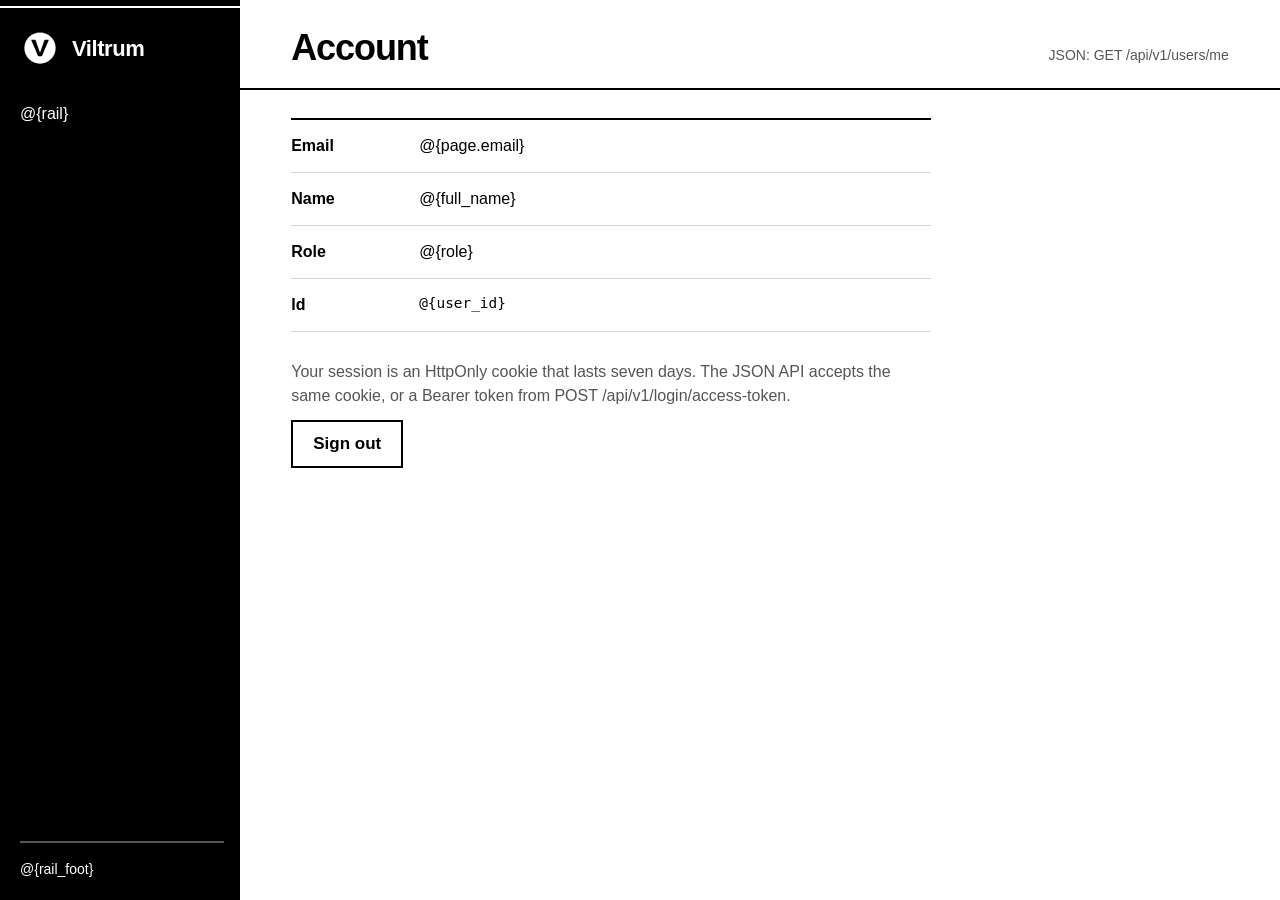
==== commit 547c9249: "feat: adapt the landing and dashboard to phones, tablets, wide screens and print - Phone: the dashbo" ====
--- a/templates/account.html
+++ b/templates/account.html
@@ -2,7 +2,7 @@
 <html lang="en">
 <head>
   <meta charset="utf-8" />
-  <meta name="viewport" content="width=device-width, initial-scale=1" />
+  <meta name="viewport" content="width=device-width, initial-scale=1, viewport-fit=cover" />
   <title>@{page.title} · Viltrum dashboard</title>
   <link rel="icon" href="/static/logo.svg" type="image/svg+xml" />
   <link rel="stylesheet" href="/static/style.css" />
--- a/static/style.css
+++ b/static/style.css
@@ -8,7 +8,12 @@
   --wash: #f2f2f2;
   --sans: "Helvetica Neue", Helvetica, "Nimbus Sans", Arial, sans-serif;
   --mono: ui-monospace, "SF Mono", "Cascadia Mono", Menlo, Consolas, monospace;
-  --gutter: clamp(1rem, 4vw, 4rem);
+  --max: 96rem;
+  /* Fluid on small screens; on wide ones it centers a --max column (percent
+     resolves against the element's own container, so the dashboard's work
+     area centers inside itself); never under a notch. */
+  --gutter: max(clamp(1rem, 4vw, 4rem), calc((100% - var(--max)) / 2),
+    env(safe-area-inset-left), env(safe-area-inset-right));
   --rail: 15rem;
   color-scheme: light;
 }
@@ -43,10 +48,6 @@
   text-decoration-thickness: 1px;
 }
 
-a:hover {
-  text-decoration-thickness: 2px;
-}
-
 :focus-visible {
   outline: 3px solid var(--ink);
   outline-offset: 2px;
@@ -75,6 +76,10 @@
 
 [hidden] {
   display: none !important;
+}
+
+.label-short {
+  display: none;
 }
 
 .sr-only {
@@ -95,6 +100,7 @@
   font-weight: 700;
   font-size: 1.375rem;
   letter-spacing: -0.02em;
+  min-height: 2.75rem;
   text-decoration: none;
   color: var(--paper);
 }
@@ -132,15 +138,6 @@
   transition: transform 160ms cubic-bezier(0.16, 1, 0.3, 1);
 }
 
-.plate:hover {
-  background: var(--paper);
-  color: var(--ink);
-}
-
-.plate:hover svg {
-  transform: translateX(3px);
-}
-
 .plate:disabled {
   cursor: progress;
   background: var(--wash);
@@ -151,11 +148,6 @@
 .plate-quiet {
   background: var(--paper);
   color: var(--ink);
-}
-
-.plate-quiet:hover {
-  background: var(--ink);
-  color: var(--paper);
 }
 
 /* On black the plate inverts. */
@@ -164,12 +156,6 @@
   background: var(--paper);
   color: var(--ink);
   border-color: var(--paper);
-}
-
-.band .plate:hover,
-.rail .plate:hover {
-  background: var(--ink);
-  color: var(--paper);
 }
 
 .band :focus-visible,
@@ -248,11 +234,10 @@
 }
 
 .band-nav a {
+  display: inline-flex;
+  align-items: center;
+  min-height: 2.75rem;
   text-decoration: none;
-}
-
-.band-nav a:hover {
-  text-decoration: underline;
 }
 
 .first {
@@ -271,7 +256,8 @@
 }
 
 .hero h1 {
-  font-size: clamp(2.75rem, 7vw, 5.25rem);
+  /* Sized by width and height, so the first viewport holds on short and tall screens. */
+  font-size: clamp(2.5rem, min(6vw, 9.5vh), 7.5rem);
   letter-spacing: -0.04em;
   line-height: 0.95;
   font-weight: 800;
@@ -304,6 +290,7 @@
 }
 
 .clone code {
+  min-width: 0;
   display: flex;
   align-items: center;
   padding: 0 1rem;
@@ -325,11 +312,6 @@
   cursor: pointer;
 }
 
-.clone button:hover {
-  background: var(--ink);
-  color: var(--paper);
-}
-
 .note {
   color: var(--mute);
   font-size: 0.9375rem;
@@ -368,7 +350,6 @@
   font-weight: 700;
   font-variant-numeric: tabular-nums;
 }
-
 
 .line {
   --stops: 5;
@@ -570,7 +551,7 @@
 .spec {
   margin: 0;
   display: grid;
-  grid-template-columns: minmax(7.5rem, max-content) 1fr;
+  grid-template-columns: minmax(7.5rem, max-content) minmax(0, 1fr);
   border-top: 2px solid var(--ink);
 }
 
@@ -606,6 +587,9 @@
 }
 
 .foot a {
+  display: inline-flex;
+  align-items: center;
+  min-height: 2.75rem;
   color: var(--paper);
 }
 
@@ -638,6 +622,7 @@
   color: var(--paper);
   border-top: 6px solid var(--ink);
   box-shadow: inset 0 2px 0 var(--paper);
+  overflow-y: auto;
 }
 
 .rail-nav {
@@ -663,10 +648,6 @@
   border-radius: 50%;
   border: 3px solid currentColor;
   flex: none;
-}
-
-a.rail-link:hover {
-  color: var(--paper);
 }
 
 .rail-link[aria-current="page"] {
@@ -762,6 +743,7 @@
 }
 
 .pane {
+  container: pane / inline-size;
   flex: 1;
   padding: 1.75rem var(--gutter) 3rem;
   display: grid;
@@ -863,11 +845,6 @@
   cursor: pointer;
 }
 
-.row-btn:hover {
-  background: var(--ink);
-  color: var(--paper);
-}
-
 td.empty {
   padding: 2.5rem 0;
   color: var(--mute);
@@ -963,7 +940,61 @@
   border: 3px solid currentColor;
 }
 
-/* ---- Small screens --------------------------------------------------- */
+/* Hover only where a pointer hovers: on touch a tapped plate must not stay inverted. */
+@media (hover: hover) {
+  a:hover {
+    text-decoration-thickness: 2px;
+  }
+
+  .plate:hover {
+    background: var(--paper);
+    color: var(--ink);
+  }
+
+  .plate:hover svg {
+    transform: translateX(3px);
+  }
+
+  .plate-quiet:hover {
+    background: var(--ink);
+    color: var(--paper);
+  }
+
+  .band .plate:hover,
+  .rail .plate:hover {
+    background: var(--ink);
+    color: var(--paper);
+  }
+
+  .band-nav a:hover {
+    text-decoration: underline;
+  }
+
+  .clone button:hover {
+    background: var(--ink);
+    color: var(--paper);
+  }
+
+  a.rail-link:hover {
+    color: var(--paper);
+  }
+
+  .row-btn:hover {
+    background: var(--ink);
+    color: var(--paper);
+  }
+}
+
+/* ---- Adaptation -------------------------------------------------------
+   Content-driven breakpoints: 1100 (rail narrows), 900 (sections stack),
+   760 (phone: line turns vertical, dashboard nav moves to the thumb),
+   480 (shortest labels). Tables stack by the pane's width, not the screen's. */
+
+@media (max-width: 1100px) {
+  :root {
+    --rail: 12rem;
+  }
+}
 
 @media (max-width: 900px) {
   .section,
@@ -974,9 +1005,68 @@
   .locked {
     display: none;
   }
-
+}
+
+/* The composer keeps one row while the pane is wide enough for it. */
+@container pane (max-width: 44rem) {
   .composer {
     grid-template-columns: minmax(0, 1fr);
+  }
+}
+
+/* A narrow pane turns each table row into a stacked entry: id beside the
+   title, details under it, the row action on the right. Every column stays. */
+@container pane (max-width: 34rem) {
+  .table-wrap thead {
+    position: absolute;
+    width: 1px;
+    height: 1px;
+    overflow: hidden;
+    clip-path: inset(50%);
+  }
+
+  .table-wrap table {
+    border-top: 2px solid var(--ink);
+  }
+
+  .table-wrap tr {
+    display: grid;
+    grid-template-columns: 2.5rem minmax(0, 1fr) auto;
+    column-gap: 0.75rem;
+    row-gap: 0.25rem;
+    padding: 1rem 0;
+    border-bottom: 1px solid var(--hair);
+  }
+
+  .table-wrap td {
+    grid-column: 2;
+    padding: 0;
+    border: 0;
+    width: auto;
+  }
+
+  .table-wrap td:first-child {
+    grid-column: 1;
+    grid-row: 1 / span 4;
+  }
+
+  .table-wrap td.act {
+    grid-column: 3;
+    grid-row: 1 / span 4;
+    align-self: start;
+  }
+
+  .table-wrap td[data-label]::before {
+    content: attr(data-label) " ";
+    color: var(--mute);
+    font-family: var(--sans);
+    font-weight: 400;
+  }
+
+  .table-wrap td.empty {
+    grid-column: 1 / -1;
+    grid-row: auto;
+    padding: 1.5rem 0;
   }
 }
 
@@ -1010,7 +1100,6 @@
 
   .band .plate {
     margin-left: auto;
-    min-height: 2.5rem;
     padding: 0 0.875rem;
     font-size: 0.9375rem;
   }
@@ -1036,7 +1125,7 @@
   }
 
   .line li .stop {
-    grid-row: span 2;
+    grid-row: span 3;
     margin: 0;
   }
 
@@ -1048,6 +1137,8 @@
     display: none;
   }
 
+  /* Dashboard on a phone: brand and sign-out on top, the stops along the
+     bottom edge where the thumb is, clear of the home indicator. */
   .app {
     grid-template-columns: minmax(0, 1fr);
     grid-template-rows: auto 1fr;
@@ -1056,11 +1147,11 @@
   .rail {
     position: static;
     height: auto;
+    overflow: visible;
     flex-direction: row;
-    flex-wrap: wrap;
     align-items: center;
-    gap: 0.5rem 1.25rem;
-    padding: 0.75rem var(--gutter);
+    gap: 1rem;
+    padding: 0.625rem var(--gutter);
   }
 
   .rail .brand {
@@ -1073,16 +1164,37 @@
   }
 
   .rail-nav {
-    order: 3;
-    width: 100%;
-    display: flex;
-    gap: 0.25rem 1.25rem;
-    overflow-x: auto;
+    position: fixed;
+    z-index: 10;
+    left: 0;
+    right: 0;
+    bottom: 0;
+    display: grid;
+    grid-auto-flow: column;
+    grid-auto-columns: minmax(0, 1fr);
+    gap: 0;
+    padding: 0 env(safe-area-inset-right) env(safe-area-inset-bottom) env(safe-area-inset-left);
+    background: var(--ink);
+    border-top: 6px solid var(--ink);
+    box-shadow: inset 0 2px 0 var(--paper);
   }
 
   .rail-link {
-    padding: 0;
-    min-height: 2.5rem;
+    flex-direction: column;
+    justify-content: center;
+    gap: 0.375rem;
+    min-height: 4rem;
+    padding: 0.5rem 0.25rem;
+    font-size: 0.875rem;
+  }
+
+  .rail-link .disc {
+    width: 1.125rem;
+    height: 1.125rem;
+  }
+
+  .work {
+    padding-bottom: calc(4.5rem + env(safe-area-inset-bottom));
   }
 
   .rail-foot {
@@ -1091,6 +1203,7 @@
     border: 0;
     display: flex;
     align-items: center;
+    gap: 1rem;
   }
 
   .rail-foot .who {
@@ -1099,16 +1212,270 @@
 
   .rail-foot .plate {
     width: auto;
-    padding: 0 0.75rem;
+    padding: 0 0.875rem;
+  }
+
+  .bar {
+    padding-top: 1.25rem;
+  }
+
+  .bar h1 {
+    font-size: 1.875rem;
   }
 
   .bar .api {
     margin-left: 0;
     width: 100%;
   }
-
-  .opt {
+}
+
+@media (max-width: 480px) {
+  .label-long {
     display: none;
+  }
+
+  .label-short {
+    display: inline;
+  }
+
+  .actions > form,
+  .actions > form .plate,
+  .actions > a.plate {
+    width: 100%;
+  }
+
+  .actions .plate {
+    justify-content: space-between;
+  }
+
+  /* The spec list reads as term over description. */
+  .spec {
+    grid-template-columns: minmax(0, 1fr);
+  }
+
+  .spec dt {
+    padding-bottom: 0;
+    border-bottom: 0;
+  }
+
+  .spec dd {
+    padding-top: 0.25rem;
+  }
+}
+
+/* Short landscape screens: a compact sign band, and the rail scrolls with
+   the page instead of pinning. */
+@media (min-width: 761px) and (max-height: 560px) {
+  .band {
+    min-height: 4.5rem;
+  }
+
+  .band .brand {
+    font-size: 1.375rem;
+    gap: 0.75rem;
+  }
+
+  .band .brand img {
+    width: 2.5rem;
+    height: 2.5rem;
+  }
+
+  .first {
+    min-height: calc(100svh - 4.5rem);
+  }
+
+  .rail {
+    position: static;
+    height: auto;
+    min-height: 100vh;
+  }
+}
+
+/* Touch: every control reaches 44px; the denser desktop sizes stay for mice.
+   A press inverts the plate, the feedback hover gives a mouse. */
+@media (pointer: coarse) {
+  .row-btn,
+  .rail .plate,
+  .band .plate,
+  .clone button {
+    min-height: 2.75rem;
+  }
+
+  .plate-quiet:active,
+  .clone button:active,
+  .row-btn:active {
+    background: var(--ink);
+    color: var(--paper);
+  }
+
+  .plate:not(.plate-quiet):active,
+  .band .plate:active,
+  .rail .plate:active {
+    background: var(--paper);
+    color: var(--ink);
+  }
+}
+
+/* Very wide screens: the sign grows with the room; the column stays centered. */
+@media (min-width: 1800px) {
+  html {
+    font-size: 18px;
+  }
+}
+
+@media (min-width: 2400px) {
+  html {
+    font-size: 20px;
+  }
+}
+
+/* ---- Print: ink on paper, no black fields, nothing that only works on a screen. */
+
+@media print {
+  @page {
+    margin: 16mm 14mm;
+  }
+
+  :root {
+    --gutter: 0px;
+  }
+
+  html {
+    font-size: 11pt;
+  }
+
+  .band,
+  .rail,
+  .strip,
+  .foot,
+  pre {
+    background: none;
+    color: var(--ink);
+    box-shadow: none;
+  }
+
+  .band,
+  .rail {
+    border-top: 0;
+    border-bottom: 2px solid var(--ink);
+    min-height: 0;
+    padding: 0 0 0.5rem;
+  }
+
+  .brand {
+    color: var(--ink);
+    min-height: 0;
+  }
+
+  /* The logo is a black square: printed on white it needs no field. */
+  .brand img {
+    filter: invert(1);
+  }
+
+  .band-nav,
+  .band .plate,
+  .actions,
+  .note,
+  .route-head .plate,
+  .line .rider,
+  .line output,
+  .rail-nav,
+  .rail-foot,
+  .composer,
+  .flash,
+  td.act,
+  .table-wrap th:last-child,
+  .signin,
+  .bar .api {
+    display: none !important;
+  }
+
+  .first {
+    min-height: 0;
+    display: block;
+  }
+
+  .hero {
+    padding: 1.5rem 0 1rem;
+  }
+
+  .hero h1 {
+    font-size: 30pt;
+  }
+
+  .route {
+    padding: 0 0 1rem;
+    break-inside: avoid;
+  }
+
+  .strip {
+    padding: 0.5rem 0;
+    border-top: 2px solid var(--ink);
+    border-bottom: 2px solid var(--ink);
+    font-size: 10pt;
+  }
+
+  .strip span,
+  .strip span b {
+    color: var(--ink);
+  }
+
+  .stops {
+    margin: 0;
+  }
+
+  .section {
+    grid-template-columns: minmax(0, 1fr);
+    padding: 1.25rem 0 1.25rem 1.5rem;
+    break-inside: avoid;
+  }
+
+  pre {
+    border: 2px solid var(--ink);
+    white-space: pre-wrap;
+    font-size: 9pt;
+  }
+
+  .section-text a[href^="http"]::after,
+  .foot a[href^="http"]::after {
+    content: " (" attr(href) ")";
+    font-size: 0.85em;
+    color: var(--mute);
+  }
+
+  .foot {
+    border-top: 2px solid var(--ink);
+    padding: 0.75rem 0 0;
+    color: var(--mute);
+  }
+
+  .foot a {
+    min-height: 0;
+    color: var(--ink);
+  }
+
+  .app {
+    display: block;
+  }
+
+  .rail {
+    position: static;
+    height: auto;
+    display: block;
+  }
+
+  .bar,
+  .pane {
+    padding-left: 0;
+    padding-right: 0;
+  }
+
+  tr {
+    break-inside: avoid;
+  }
+
+  thead {
+    display: table-header-group;
   }
 }
 
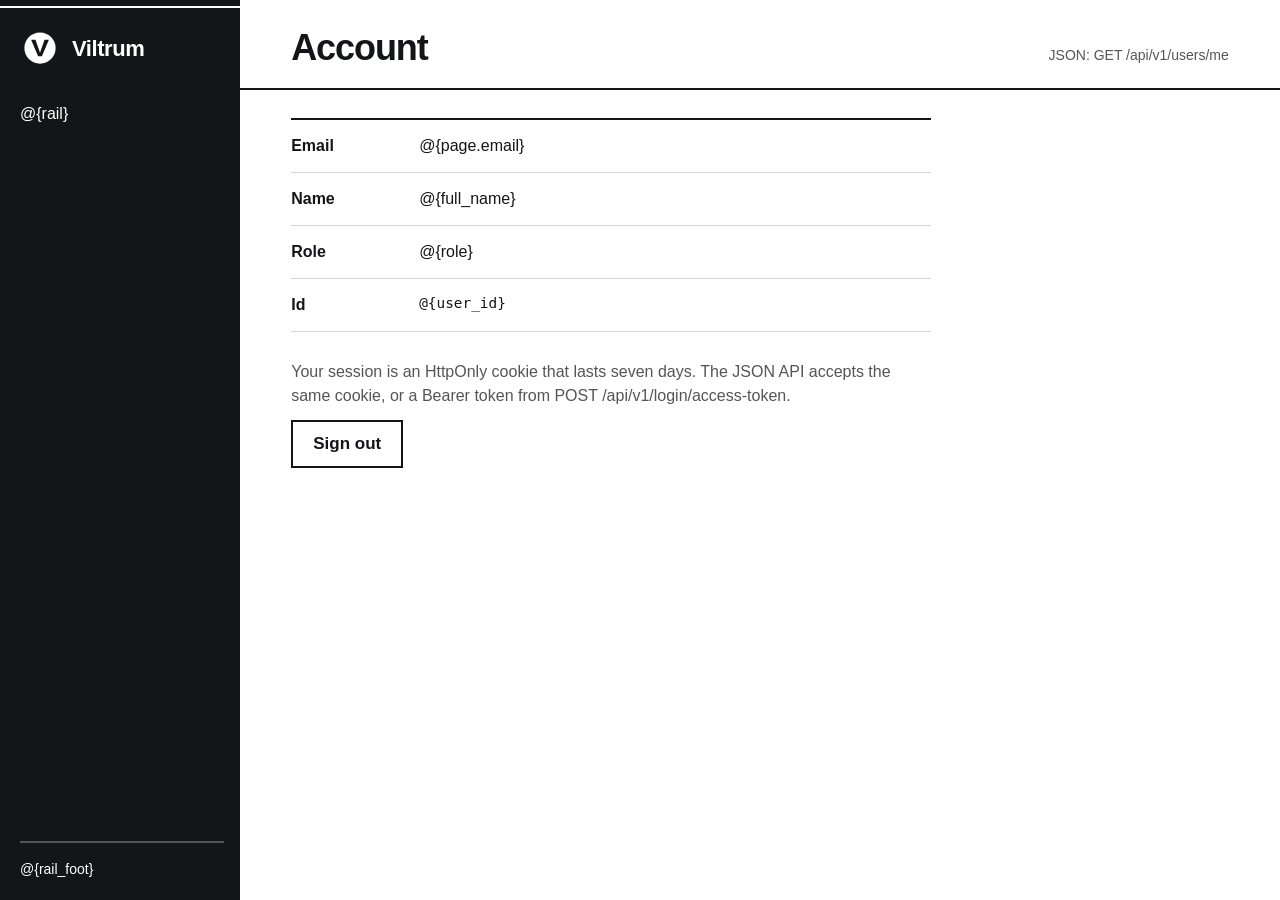
==== commit 02c18b3a: "feat: a softer graphite black, and pages that run live - Black is now graphite #141518 instead of #0" ====
--- a/templates/account.html
+++ b/templates/account.html
@@ -31,5 +31,6 @@
       </div>
     </main>
   </div>
+  <script src="/static/live.js" defer></script>
 </body>
 </html>
--- a/static/style.css
+++ b/static/style.css
@@ -1,6 +1,6 @@
 /* Viltrum signage: the logo's black and white, square corners, solid rules. */
 :root {
-  --ink: #000;
+  --ink: #141518;
   --paper: #fff;
   --mute: #555;
   --mute-dark: #a3a3a3;
@@ -436,17 +436,30 @@
 
 /* 900ms over four gaps: the rider reaches stop i at i * 225ms, when it lights. */
 .line.go .rider {
-  animation: ride 900ms linear forwards;
+  animation:
+    ride 900ms linear forwards,
+    depart 500ms cubic-bezier(0.16, 1, 0.3, 1) 3200ms forwards;
 }
 
 .line.go .stop {
-  animation: lit 1ms linear forwards;
-  animation-delay: calc(var(--i) * 225ms);
+  animation:
+    lit 1ms linear calc(var(--i) * 225ms) forwards,
+    unlit 700ms ease-out calc(3200ms + var(--i) * 60ms) forwards;
 }
 
 @keyframes ride {
   0% { opacity: 1; transform: translateX(0); }
   100% { opacity: 1; transform: translateX(calc(100% * (var(--stops) - 1) / var(--stops))); }
+}
+
+@keyframes depart {
+  from { opacity: 1; transform: translateX(calc(100% * (var(--stops) - 1) / var(--stops))); }
+  to { opacity: 0; transform: translateX(calc(100% * (var(--stops) - 1) / var(--stops) + 1.5rem)); }
+}
+
+@keyframes unlit {
+  from { background: var(--ink); }
+  to { background: var(--paper); }
 }
 
 @keyframes lit {
@@ -463,6 +476,33 @@
   background: var(--ink);
   color: var(--paper);
   font-size: 1.25rem;
+}
+
+.strip .live {
+  display: inline-flex;
+  align-items: center;
+  gap: 0.5rem;
+  color: var(--paper);
+  font-weight: 700;
+}
+
+.pulse {
+  display: inline-block;
+  flex: none;
+  width: 0.625rem;
+  height: 0.625rem;
+  border-radius: 50%;
+  background: var(--paper);
+  opacity: 0.55;
+}
+
+.pulse.beat {
+  animation: beat 1400ms cubic-bezier(0.16, 1, 0.3, 1);
+}
+
+@keyframes beat {
+  from { opacity: 1; transform: scale(1.9); }
+  to { opacity: 0.55; transform: scale(1); }
 }
 
 .strip span {
@@ -688,6 +728,24 @@
   padding-top: 1rem;
   border-top: 2px solid var(--mute);
   font-size: 0.875rem;
+}
+
+.rail-foot .status {
+  color: var(--mute-dark);
+  font-size: 0.8125rem;
+  line-height: 1.7;
+}
+
+.rail-foot .status .pulse {
+  margin-right: 0.5rem;
+  vertical-align: 0.0625rem;
+}
+
+.rail-foot .status b {
+  color: var(--paper);
+  font-family: var(--mono);
+  font-weight: 700;
+  font-variant-numeric: tabular-nums;
 }
 
 .rail-foot .who {
@@ -1206,7 +1264,8 @@
     gap: 1rem;
   }
 
-  .rail-foot .who {
+  .rail-foot .who,
+  .rail-foot .status {
     display: none;
   }
 
@@ -1486,11 +1545,12 @@
     transition: none !important;
   }
 
-  .line.go .rider {
+  .line.go .rider,
+  .pulse.beat {
     animation: none;
   }
 
   .line.go .stop {
-    animation-delay: 0ms;
-  }
-}
+    animation: lit 1ms linear forwards;
+  }
+}
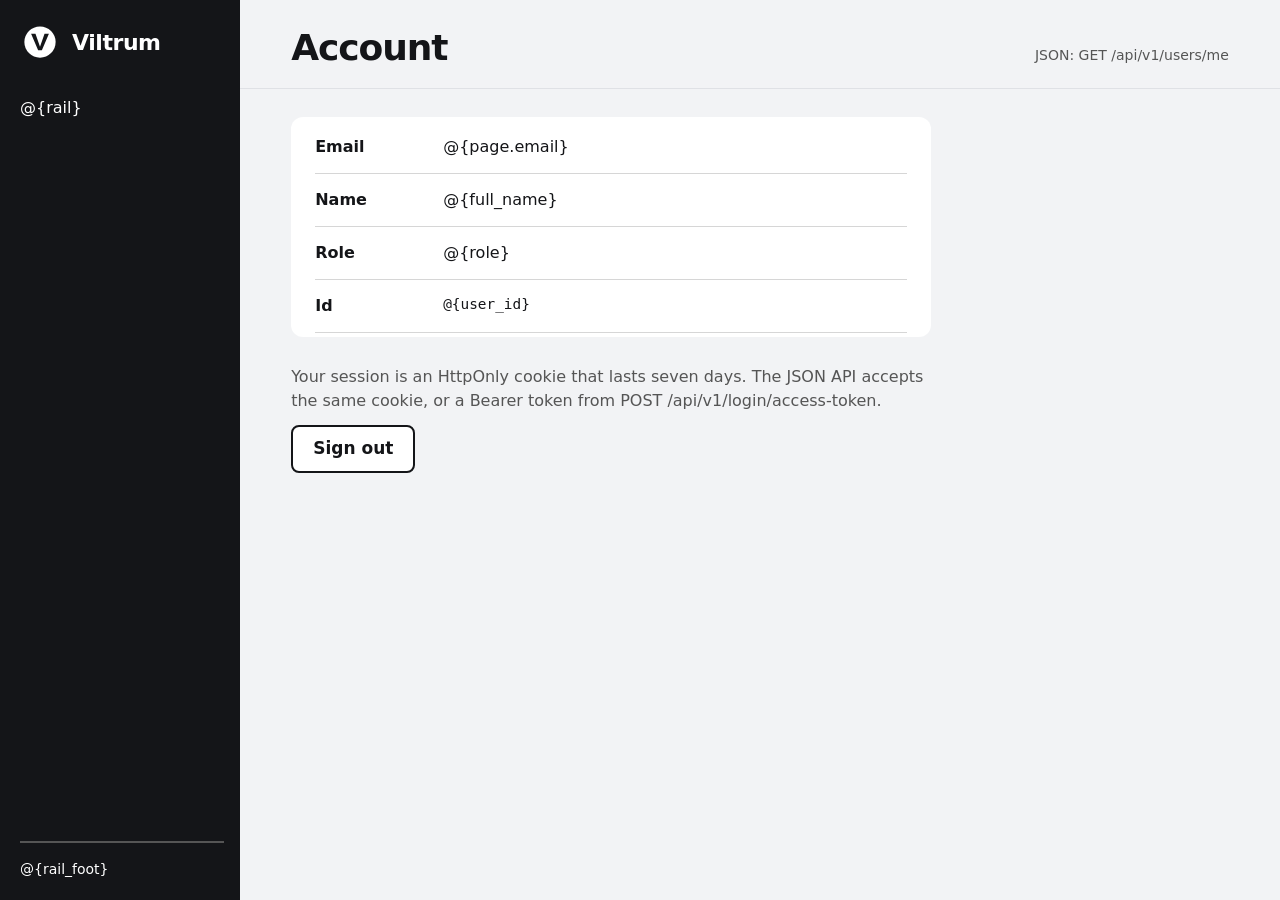
==== commit 01bdbe7b: "feat: a softer landing with a live request log, and the platform's UI font - Softer: a soft gray fie" ====
--- a/templates/account.html
+++ b/templates/account.html
@@ -5,7 +5,7 @@
   <meta name="viewport" content="width=device-width, initial-scale=1, viewport-fit=cover" />
   <title>@{page.title} · Viltrum dashboard</title>
   <link rel="icon" href="/static/logo.svg" type="image/svg+xml" />
-  <link rel="stylesheet" href="/static/style.css" />
+  <link rel="stylesheet" href="/static/style.css?v=5" />
 </head>
 <body class="app">
   <aside class="rail">
@@ -31,6 +31,6 @@
       </div>
     </main>
   </div>
-  <script src="/static/live.js" defer></script>
+  <script src="/static/live.js?v=5" defer></script>
 </body>
 </html>
--- a/static/style.css
+++ b/static/style.css
@@ -1,4 +1,5 @@
-/* Viltrum signage: the logo's black and white, square corners, solid rules. */
+/* Viltrum: the logo's graphite and white on a soft field. Rounded where hands
+   touch, hairlines where the eye reads, one heavy line for the route. */
 :root {
   --ink: #141518;
   --paper: #fff;
@@ -6,7 +7,17 @@
   --mute-dark: #a3a3a3;
   --hair: #d6d6d6;
   --wash: #f2f2f2;
-  --sans: "Helvetica Neue", Helvetica, "Nimbus Sans", Arial, sans-serif;
+  --field: #f2f3f5;
+  --line: #dfe1e5;
+  --control-line: #b9bcc2;
+  --line-dark: #2a2c31;
+  --radius: 12px;
+  --radius-sm: 8px;
+  /* The platform's UI face: Segoe UI on Windows, SF on Apple, Roboto or the
+     desktop face on Linux. Nothing is downloaded. */
+  --sans: system-ui, -apple-system, "Segoe UI", Roboto, "Helvetica Neue", Arial, sans-serif;
+  --display: "Segoe UI Variable Display", "SF Pro Display", system-ui, -apple-system, "Segoe UI",
+    Roboto, "Helvetica Neue", Arial, sans-serif;
   --mono: ui-monospace, "SF Mono", "Cascadia Mono", Menlo, Consolas, monospace;
   --max: 96rem;
   /* Fluid on small screens; on wide ones it centers a --max column (percent
@@ -33,7 +44,7 @@
   margin: 0;
   font-family: var(--sans);
   color: var(--ink);
-  background: var(--paper);
+  background: var(--field);
   line-height: 1.5;
 }
 
@@ -64,6 +75,7 @@
 h2,
 h3 {
   margin: 0;
+  font-family: var(--display);
   font-weight: 700;
   letter-spacing: -0.02em;
   line-height: 1.1;
@@ -120,11 +132,11 @@
   min-height: 3rem;
   padding: 0 1.25rem;
   border: 2px solid var(--ink);
-  border-radius: 0;
+  border-radius: var(--radius-sm);
   background: var(--ink);
   color: var(--paper);
   font: inherit;
-  font-weight: 700;
+  font-weight: 600;
   font-size: 1.0625rem;
   text-decoration: none;
   cursor: pointer;
@@ -170,9 +182,9 @@
   font: inherit;
   color: var(--ink);
   background: var(--paper);
-  border: 2px solid var(--ink);
-  border-radius: 0;
-  padding: 0 0.75rem;
+  border: 1px solid var(--control-line);
+  border-radius: var(--radius-sm);
+  padding: 0 0.875rem;
   min-height: 3rem;
   width: 100%;
 }
@@ -190,6 +202,7 @@
 input:focus-visible,
 textarea:focus-visible {
   outline-offset: 0;
+  border-color: var(--ink);
 }
 
 .field {
@@ -209,21 +222,19 @@
   align-items: center;
   gap: 2rem;
   padding: 0 var(--gutter);
-  min-height: 6.5rem;
+  min-height: 5rem;
   background: var(--ink);
   color: var(--paper);
-  border-top: 6px solid var(--ink);
-  box-shadow: inset 0 2px 0 var(--paper);
 }
 
 .band .brand {
-  font-size: 2rem;
-  gap: 1rem;
+  font-size: 1.5rem;
+  gap: 0.875rem;
 }
 
 .band .brand img {
-  width: 3.5rem;
-  height: 3.5rem;
+  width: 2.75rem;
+  height: 2.75rem;
 }
 
 .band-nav {
@@ -241,26 +252,124 @@
 }
 
 .first {
-  min-height: calc(100svh - 6.5rem);
+  min-height: calc(100svh - 5rem);
   display: grid;
   grid-template-columns: minmax(0, 1fr);
   grid-template-rows: 1fr auto auto;
 }
 
 .hero {
-  padding: clamp(2rem, 4vh, 4.5rem) var(--gutter) clamp(1.5rem, 3vh, 3rem);
+  padding: clamp(1.5rem, 3.5vh, 4rem) var(--gutter) clamp(1.25rem, 2.5vh, 2.5rem);
   display: grid;
   grid-template-columns: minmax(0, 1fr);
   align-content: center;
-  gap: 1.5rem;
+  align-items: center;
+  gap: 2rem clamp(2rem, 5vw, 5rem);
+}
+
+.hero-copy {
+  display: grid;
+  grid-template-columns: minmax(0, 1fr);
+  gap: 1.25rem;
+  min-width: 0;
 }
 
 .hero h1 {
   /* Sized by width and height, so the first viewport holds on short and tall screens. */
-  font-size: clamp(2.5rem, min(6vw, 9.5vh), 7.5rem);
-  letter-spacing: -0.04em;
-  line-height: 0.95;
-  font-weight: 800;
+  font-size: clamp(2.25rem, min(4.6vw, 8vh), 6rem);
+  letter-spacing: -0.035em;
+  line-height: 1;
+  max-width: 13em;
+}
+
+@media (min-width: 1100px) {
+  .hero {
+    grid-template-columns: minmax(0, 1.15fr) minmax(24rem, 0.85fr);
+  }
+}
+
+/* The live request log: what this server answered, and how long it took inside. */
+.wire {
+  min-width: 0;
+  display: grid;
+  gap: 0.75rem;
+  padding: 1.25rem 1.5rem 0.75rem;
+  background: var(--ink);
+  color: var(--paper);
+  border-radius: var(--radius);
+}
+
+.wire-head {
+  display: flex;
+  flex-wrap: wrap;
+  align-items: baseline;
+  justify-content: space-between;
+  gap: 0.25rem 1rem;
+}
+
+.wire-head h2 {
+  display: inline-flex;
+  align-items: center;
+  gap: 0.625rem;
+  font-size: 1rem;
+  letter-spacing: 0;
+}
+
+.wire-note {
+  color: var(--mute-dark);
+  font-size: 0.8125rem;
+}
+
+.wire-rows {
+  margin: 0;
+  padding: 0;
+  list-style: none;
+  font-family: var(--mono);
+  font-size: 0.875rem;
+  font-variant-numeric: tabular-nums;
+}
+
+.wire-rows li {
+  display: grid;
+  grid-template-columns: 4.25rem minmax(0, 1fr) 2.75rem 5.5rem;
+  gap: 0.75rem;
+  align-items: baseline;
+  padding: 0.5rem 0;
+  border-top: 1px solid var(--line-dark);
+}
+
+.wire-rows .m {
+  font-weight: 700;
+}
+
+.wire-rows .r {
+  overflow: hidden;
+  text-overflow: ellipsis;
+  white-space: nowrap;
+}
+
+.wire-rows .s,
+.wire-rows .t {
+  color: var(--mute-dark);
+  text-align: right;
+}
+
+.wire-rows li.fresh {
+  animation: arrive 420ms cubic-bezier(0.16, 1, 0.3, 1);
+}
+
+.wire-rows li.fresh .r {
+  color: var(--paper);
+}
+
+.wire-empty {
+  color: var(--mute-dark);
+  font-family: var(--sans);
+}
+
+@keyframes arrive {
+  from { opacity: 0; transform: translateY(-0.5rem); }
+  to { opacity: 1; transform: none; }
 }
 
 .lede {
@@ -284,6 +393,9 @@
   display: inline-flex;
   min-width: 0;
   align-items: stretch;
+  overflow: hidden;
+  background: var(--paper);
+  border-radius: var(--radius-sm);
   border: 2px solid var(--ink);
   min-height: 3rem;
   max-width: 100%;
@@ -354,6 +466,9 @@
 .line {
   --stops: 5;
   position: relative;
+  /* The rider travels by transform; clip it so the page never widens. */
+  overflow-x: clip;
+  overflow-clip-margin: 1rem;
   display: grid;
   grid-template-columns: repeat(var(--stops), 1fr);
   margin: 0;
@@ -529,7 +644,7 @@
   display: grid;
   grid-template-columns: minmax(0, 22rem) minmax(0, 1fr);
   gap: 1.5rem clamp(2rem, 5vw, 5rem);
-  border-bottom: 2px solid var(--ink);
+  border-bottom: 1px solid var(--line);
 }
 
 .section:last-child {
@@ -575,6 +690,7 @@
   padding: 1.5rem;
   background: var(--ink);
   color: var(--paper);
+  border-radius: var(--radius);
   overflow-x: auto;
   font-family: var(--mono);
   font-size: 0.9375rem;
@@ -592,7 +708,10 @@
   margin: 0;
   display: grid;
   grid-template-columns: minmax(7.5rem, max-content) minmax(0, 1fr);
-  border-top: 2px solid var(--ink);
+  align-self: start;
+  padding: 0.25rem 1.5rem;
+  background: var(--paper);
+  border-radius: var(--radius);
 }
 
 .spec dt,
@@ -660,8 +779,6 @@
   padding: 1.25rem 1rem 1.25rem 1.25rem;
   background: var(--ink);
   color: var(--paper);
-  border-top: 6px solid var(--ink);
-  box-shadow: inset 0 2px 0 var(--paper);
   overflow-y: auto;
 }
 
@@ -780,7 +897,7 @@
   align-items: baseline;
   gap: 0.5rem 1rem;
   padding: 1.75rem var(--gutter) 1.25rem;
-  border-bottom: 2px solid var(--ink);
+  border-bottom: 1px solid var(--line);
 }
 
 .bar h1 {
@@ -816,7 +933,8 @@
   padding: 0.5rem 1rem;
   background: var(--ink);
   color: var(--paper);
-  font-weight: 700;
+  font-weight: 600;
+  border-radius: var(--radius-sm);
 }
 
 .flash:empty {
@@ -828,8 +946,9 @@
   grid-template-columns: minmax(10rem, 1fr) minmax(12rem, 2fr) auto;
   gap: 0.75rem;
   align-items: end;
-  padding-top: 1.25rem;
-  border-top: 2px solid var(--ink);
+  padding: 1.25rem;
+  background: var(--paper);
+  border-radius: var(--radius);
 }
 
 .composer .plate {
@@ -838,6 +957,9 @@
 
 .table-wrap {
   overflow-x: auto;
+  padding: 0 1.25rem;
+  background: var(--paper);
+  border-radius: var(--radius);
 }
 
 table {
@@ -859,8 +981,8 @@
   font-weight: 700;
   letter-spacing: 0.02em;
   text-transform: uppercase;
-  border-top: 2px solid var(--ink);
-  border-bottom: 2px solid var(--ink);
+  color: var(--mute);
+  border-bottom: 1px solid var(--line);
   white-space: nowrap;
 }
 
@@ -893,8 +1015,8 @@
   appearance: none;
   min-height: 2.25rem;
   padding: 0 0.875rem;
-  border: 2px solid var(--ink);
-  border-radius: 0;
+  border: 1px solid var(--control-line);
+  border-radius: var(--radius-sm);
   background: var(--paper);
   color: var(--ink);
   font: inherit;
@@ -910,8 +1032,9 @@
 
 .tag {
   display: inline-block;
-  padding: 0 0.5rem;
-  border: 2px solid var(--ink);
+  padding: 0.0625rem 0.5rem;
+  border-radius: 999px;
+  border: 1px solid var(--ink);
   font-size: 0.8125rem;
   font-weight: 700;
 }
@@ -926,7 +1049,9 @@
   display: grid;
   grid-template-columns: 8rem 1fr;
   max-width: 40rem;
-  border-top: 2px solid var(--ink);
+  padding: 0.25rem 1.5rem;
+  background: var(--paper);
+  border-radius: var(--radius);
 }
 
 .meta dt,
@@ -974,7 +1099,10 @@
 .locked {
   display: grid;
   gap: 0.75rem;
+  padding: 0 1.25rem;
   color: var(--mute);
+  background: var(--paper);
+  border-radius: var(--radius);
 }
 
 .locked th {
@@ -1083,8 +1211,8 @@
     clip-path: inset(50%);
   }
 
-  .table-wrap table {
-    border-top: 2px solid var(--ink);
+  .table-wrap tr:last-child {
+    border-bottom: 0;
   }
 
   .table-wrap tr {
@@ -1156,6 +1284,10 @@
     display: none;
   }
 
+  .band > form {
+    margin-left: auto;
+  }
+
   .band .plate {
     margin-left: auto;
     padding: 0 0.875rem;
@@ -1192,6 +1324,10 @@
   }
 
   .line .rider {
+    display: none;
+  }
+
+  .wire-rows li:nth-child(n + 6) {
     display: none;
   }
 
@@ -1233,8 +1369,7 @@
     gap: 0;
     padding: 0 env(safe-area-inset-right) env(safe-area-inset-bottom) env(safe-area-inset-left);
     background: var(--ink);
-    border-top: 6px solid var(--ink);
-    box-shadow: inset 0 2px 0 var(--paper);
+    border-top: 1px solid var(--line-dark);
   }
 
   .rail-link {
@@ -1305,6 +1440,18 @@
 
   .actions .plate {
     justify-content: space-between;
+  }
+
+  .wire {
+    padding: 1rem 1rem 0.5rem;
+  }
+
+  .wire-rows li {
+    grid-template-columns: 3.25rem minmax(0, 1fr) 4.75rem;
+  }
+
+  .wire-rows .s {
+    display: none;
   }
 
   /* The spec list reads as term over description. */
@@ -1401,6 +1548,10 @@
 
   html {
     font-size: 11pt;
+  }
+
+  body {
+    background: var(--paper);
   }
 
   .band,
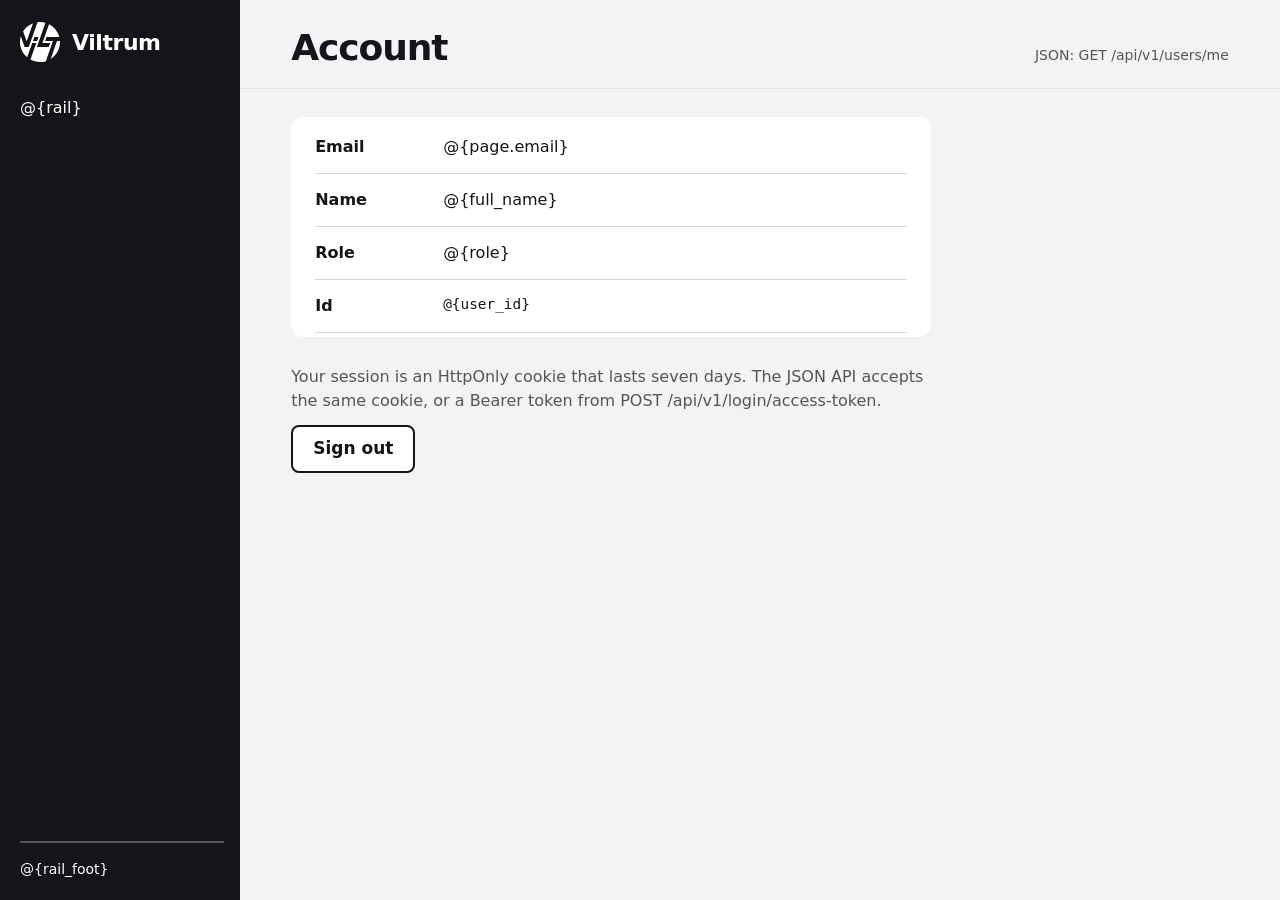
==== commit b3d974f4: "feat: the new Viltrum logo celaldursunduz's mark from viltrum/assets: the white variant on the graph" ====
--- a/templates/account.html
+++ b/templates/account.html
@@ -4,12 +4,12 @@
   <meta charset="utf-8" />
   <meta name="viewport" content="width=device-width, initial-scale=1, viewport-fit=cover" />
   <title>@{page.title} · Viltrum dashboard</title>
-  <link rel="icon" href="/static/logo.svg" type="image/svg+xml" />
+  <link rel="icon" href="/static/favicon.svg" type="image/svg+xml" />
   <link rel="stylesheet" href="/static/style.css?v=5" />
 </head>
 <body class="app">
   <aside class="rail">
-    <a class="brand" href="/"><img src="/static/logo.svg" alt="" width="40" height="40" />Viltrum</a>
+    <a class="brand" href="/"><img src="/static/logo-white.svg" alt="" width="40" height="40" />Viltrum</a>
     <nav class="rail-nav" aria-label="Dashboard">@{rail}</nav>
     <div class="rail-foot">@{rail_foot}</div>
   </aside>
